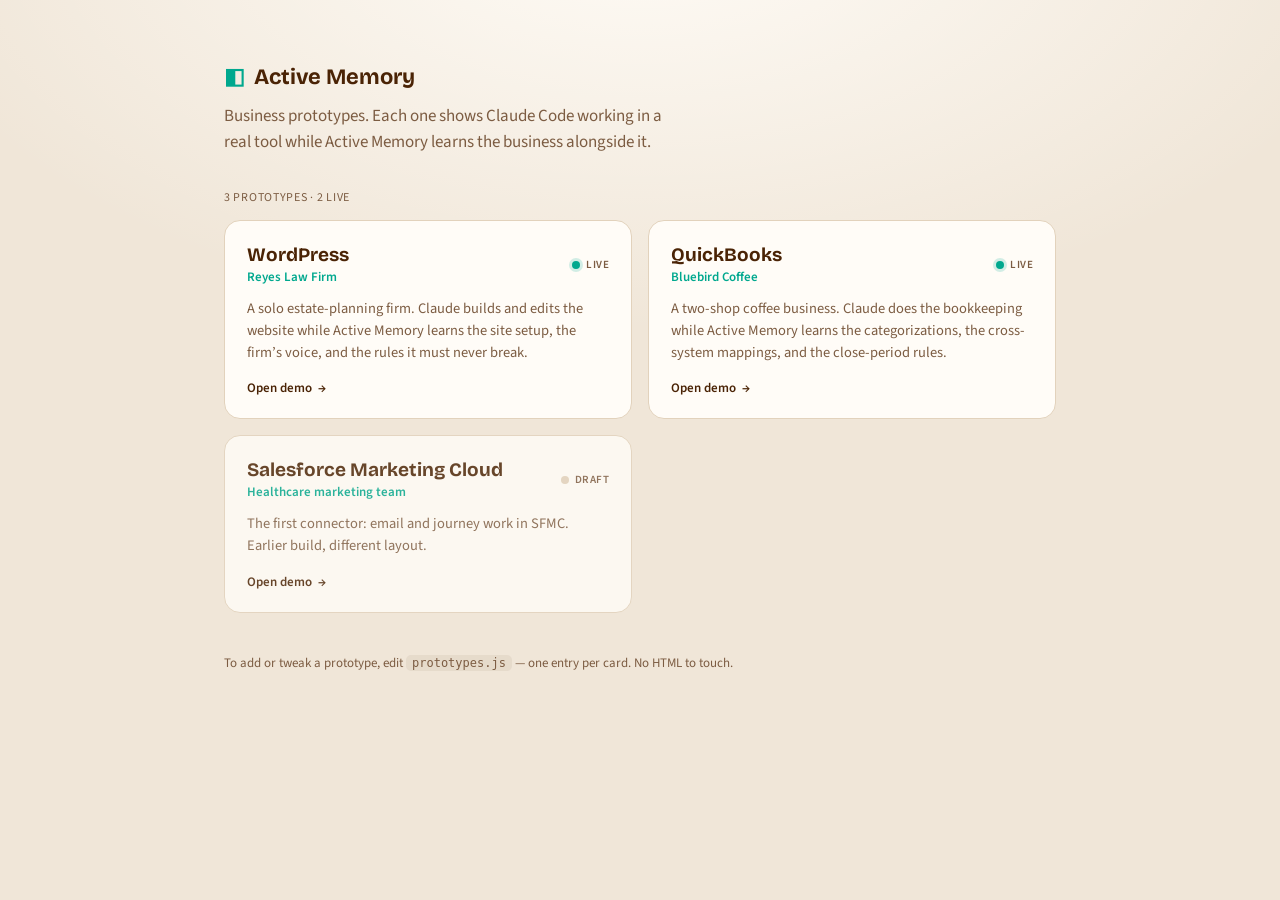
==== index.html @ 67a54ed3 "Add QuickBooks prototype, data-driven launcher, split shared assets - activememory-quickbooks: new p" ====
<!DOCTYPE html>
<html lang="en">
<head>
<meta charset="UTF-8">
<meta name="viewport" content="width=device-width, initial-scale=1.0">
<title>Active Memory · Prototypes</title>
<link rel="preconnect" href="https://fonts.googleapis.com">
<link rel="preconnect" href="https://fonts.gstatic.com" crossorigin>
<link href="https://fonts.googleapis.com/css2?family=Bricolage+Grotesque:opsz,wght@12..96,500;12..96,600;12..96,700&family=Source+Sans+3:wght@400;500;600&display=swap" rel="stylesheet">
<style>
  :root {
    --ink: 74 35 5;            /* warm brown text */
    --ink-soft: 124 92 66;
    --surface: 255 252 247;    /* cream card */
    --bg: 240 230 216;         /* sand page */
    --sand: 226 210 188;
    --primary: 74 35 5;
    --secondary: 0 168 142;    /* teal */
    --amber: 176 122 18;
  }
  * { box-sizing: border-box; }
  body {
    margin: 0; min-height: 100vh;
    font-family: "Source Sans 3", system-ui, sans-serif;
    color: rgb(var(--ink));
    background:
      radial-gradient(1100px 600px at 50% -10%, rgb(var(--surface)), transparent 70%),
      rgb(var(--bg));
  }
  .wrap { max-width: 880px; margin: 0 auto; padding: 64px 24px 80px; }
  .brand { display: flex; align-items: center; gap: 9px; font-family: "Bricolage Grotesque", sans-serif; font-weight: 700; font-size: 22px; }
  .brand .mark { color: rgb(var(--secondary)); }
  .lede { margin: 14px 0 0; font-size: 17px; color: rgb(var(--ink-soft)); max-width: 56ch; line-height: 1.5; }
  .count { margin-top: 34px; font-size: 12px; text-transform: uppercase; letter-spacing: 0.06em; color: rgb(var(--ink-soft)); }

  .grid { display: grid; grid-template-columns: repeat(auto-fill, minmax(380px, 1fr)); gap: 16px; margin-top: 14px; }
  .card {
    display: block; text-decoration: none; color: inherit;
    background: rgb(var(--surface)); border: 1px solid rgb(var(--sand));
    border-radius: 16px; padding: 22px 22px 20px;
    transition: transform .14s ease, box-shadow .14s ease, border-color .14s ease;
  }
  .card:hover { transform: translateY(-2px); box-shadow: 0 12px 30px rgb(74 35 5 / .10); border-color: rgb(var(--secondary) / .5); }
  .card.draft { opacity: .82; }
  .card-top { display: flex; align-items: center; justify-content: space-between; gap: 12px; }
  .connector { font-family: "Bricolage Grotesque", sans-serif; font-weight: 700; font-size: 19px; }
  .persona { margin-top: 2px; font-size: 13px; color: rgb(var(--secondary)); font-weight: 600; }
  .blurb { margin: 12px 0 0; font-size: 14.5px; line-height: 1.5; color: rgb(var(--ink-soft)); }
  .go { margin-top: 16px; font-size: 13px; font-weight: 600; color: rgb(var(--ink)); display: inline-flex; align-items: center; gap: 6px; }
  .go .arw { transition: transform .14s ease; }
  .card:hover .go .arw { transform: translateX(3px); }

  .status { display: inline-flex; align-items: center; gap: 6px; font-size: 11px; font-weight: 600; text-transform: uppercase; letter-spacing: 0.04em; color: rgb(var(--ink-soft)); white-space: nowrap; }
  .dot { width: 8px; height: 8px; border-radius: 50%; background: rgb(var(--ink-soft)); }
  .status.live .dot { background: rgb(var(--secondary)); box-shadow: 0 0 0 3px rgb(0 168 142 / .18); }
  .status.wip  .dot { background: rgb(var(--amber)); }
  .status.draft .dot { background: rgb(var(--sand)); }

  .foot { margin-top: 40px; font-size: 13px; color: rgb(var(--ink-soft)); line-height: 1.6; }
  .foot code { font-family: ui-monospace, SFMono-Regular, Menlo, monospace; font-size: 12px; background: rgb(74 35 5 / .06); padding: 1px 6px; border-radius: 5px; }
</style>
</head>
<body>
  <div class="wrap">
    <div class="brand"><span class="mark">◧</span>Active Memory</div>
    <p class="lede">Business prototypes. Each one shows Claude Code working in a real tool while Active Memory learns the business alongside it.</p>

    <div class="count" id="count"></div>
    <div class="grid" id="grid"></div>

    <p class="foot">To add or tweak a prototype, edit <code>prototypes.js</code> — one entry per card. No HTML to touch.</p>
  </div>

  <script src="prototypes.js"></script>
  <script>
    (function () {
      var grid = document.getElementById('grid');
      var list = (window.PROTOTYPES || []).filter(function (p) { return !p.hidden; });
      var labels = { live: 'Live', wip: 'In progress', draft: 'Draft' };

      list.forEach(function (p) {
        var st = p.status || 'draft';
        var a = document.createElement('a');
        a.className = 'card ' + st;
        a.href = './' + p.slug + '/';
        a.innerHTML =
          '<div class="card-top">' +
            '<div><div class="connector"></div><div class="persona"></div></div>' +
            '<span class="status ' + st + '"><span class="dot"></span><span class="stlabel"></span></span>' +
          '</div>' +
          '<p class="blurb"></p>' +
          '<span class="go">Open demo <span class="arw">→</span></span>';
        a.querySelector('.connector').textContent = p.connector || p.slug;
        a.querySelector('.persona').textContent = p.persona || '';
        a.querySelector('.stlabel').textContent = labels[st] || st;
        a.querySelector('.blurb').textContent = p.blurb || '';
        grid.appendChild(a);
      });

      var live = list.filter(function (p) { return p.status === 'live'; }).length;
      document.getElementById('count').textContent =
        list.length + ' prototype' + (list.length === 1 ? '' : 's') + (live ? ' · ' + live + ' live' : '');
    })();
  </script>
</body>
</html>
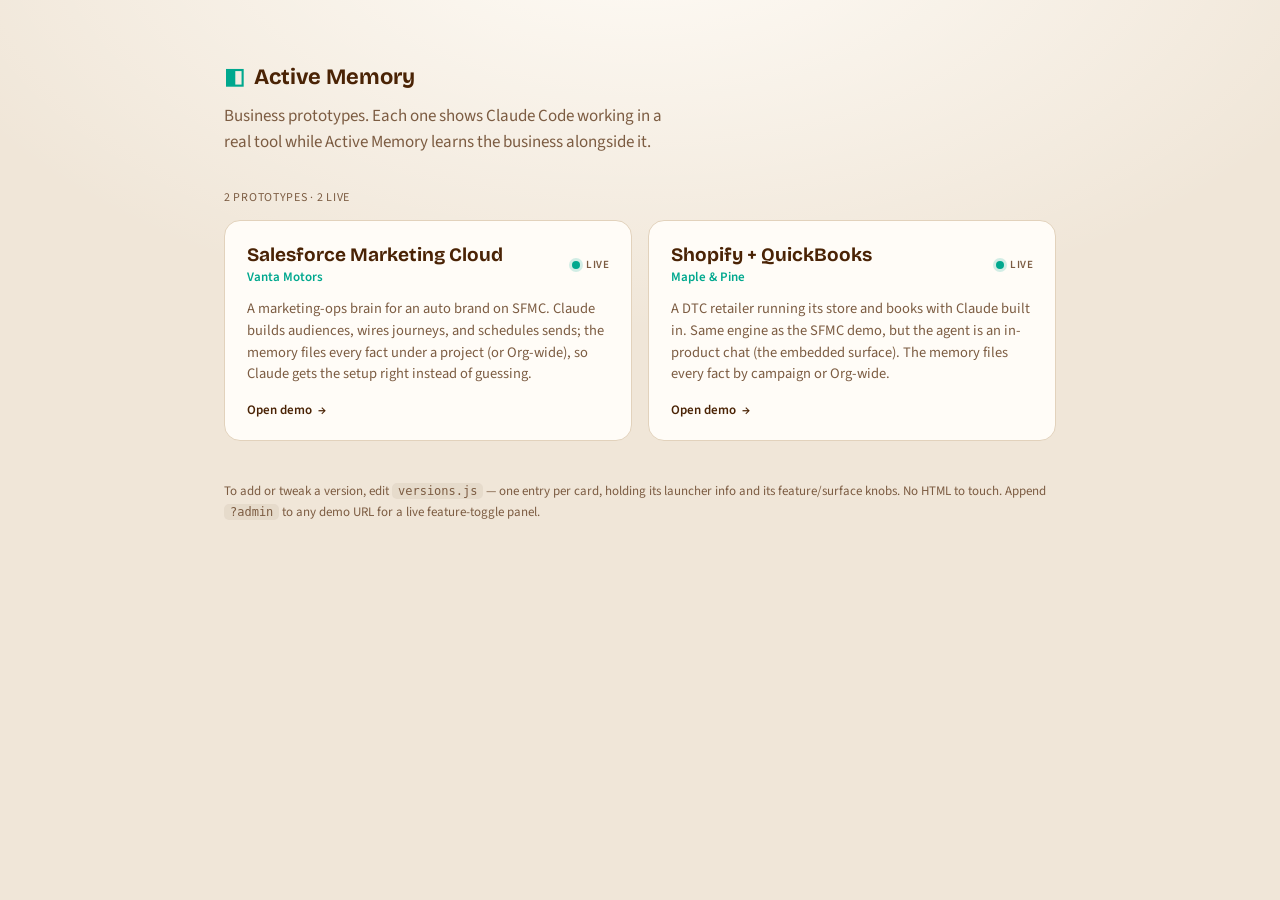
==== commit b5020829: "Add versions.js registry + boot resolver + ?admin live toggles Consolidate the fleet to one source o" ====
--- a/index.html
+++ b/index.html
@@ -68,14 +68,14 @@
     <div class="count" id="count"></div>
     <div class="grid" id="grid"></div>
 
-    <p class="foot">To add or tweak a prototype, edit <code>prototypes.js</code> — one entry per card. No HTML to touch.</p>
+    <p class="foot">To add or tweak a version, edit <code>versions.js</code> — one entry per card, holding its launcher info and its feature/surface knobs. No HTML to touch. Append <code>?admin</code> to any demo URL for a live feature-toggle panel.</p>
   </div>
 
-  <script src="prototypes.js"></script>
+  <script src="versions.js?v=1"></script>
   <script>
     (function () {
       var grid = document.getElementById('grid');
-      var list = (window.PROTOTYPES || []).filter(function (p) { return !p.hidden; });
+      var list = (window.VERSIONS || window.PROTOTYPES || []).filter(function (p) { return !p.hidden; });
       var labels = { live: 'Live', wip: 'In progress', draft: 'Draft' };
 
       list.forEach(function (p) {
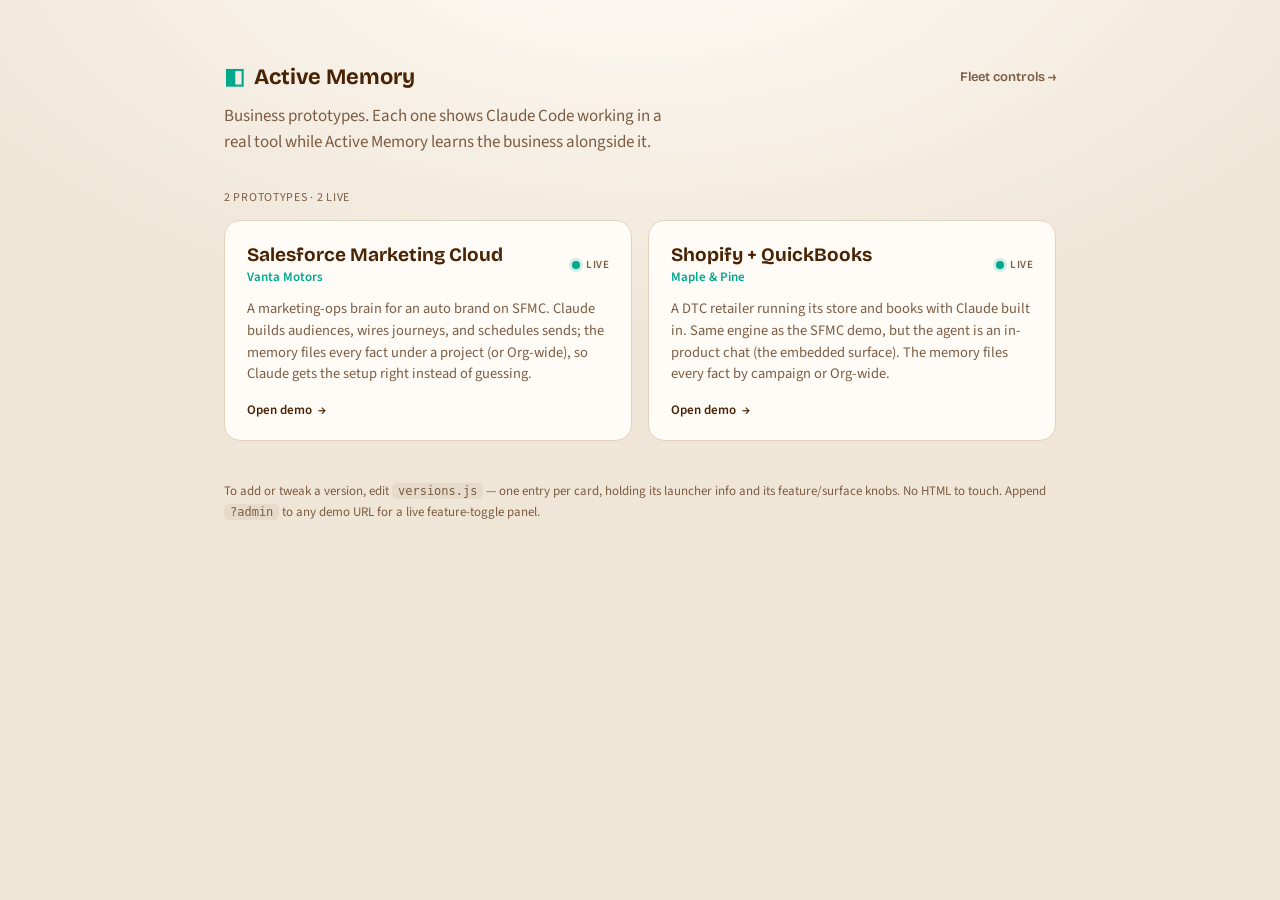
==== commit 121c12e2: "Add dedicated admin.html fleet-controls page A matrix of every engine version (rows) by surface + fe" ====
--- a/index.html
+++ b/index.html
@@ -62,7 +62,7 @@
 </head>
 <body>
   <div class="wrap">
-    <div class="brand"><span class="mark">◧</span>Active Memory</div>
+    <div class="brand"><span class="mark">◧</span>Active Memory<a href="./admin.html" style="margin-left:auto;font-size:13px;font-weight:600;color:rgb(var(--ink-soft));text-decoration:none">Fleet controls →</a></div>
     <p class="lede">Business prototypes. Each one shows Claude Code working in a real tool while Active Memory learns the business alongside it.</p>
 
     <div class="count" id="count"></div>
